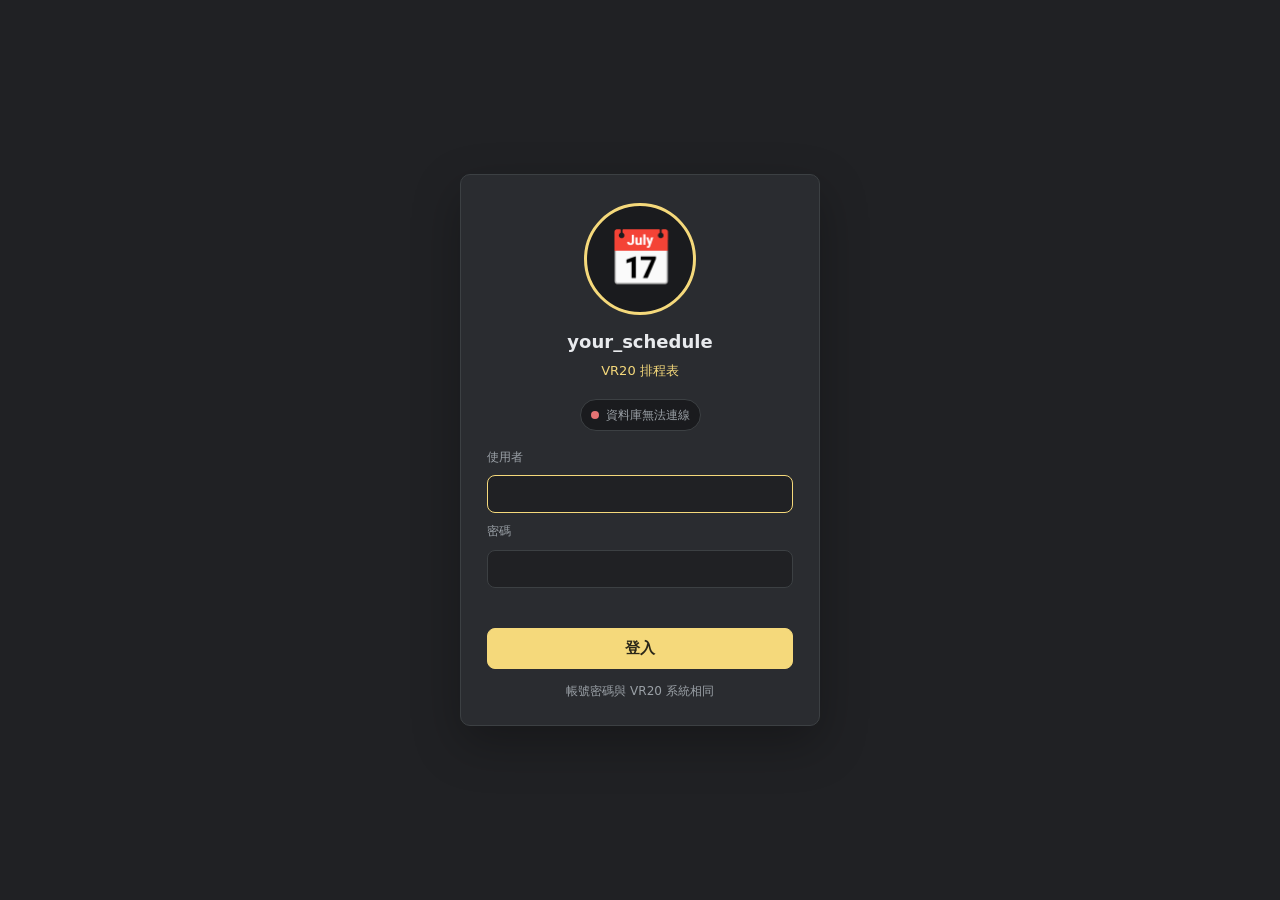
==== static/login.html @ dd56cf7e "v3.2 feat(app): 新增登入頁、排程表清單並讓甘特頁接上資料庫 - 登入頁仿 fellami-client，以 vr20_data.db accounts 唯讀驗證（accounts.py" ====
<!doctype html>
<html lang="zh-Hant">
<head>
  <meta charset="utf-8">
  <meta name="viewport" content="width=device-width, initial-scale=1">
  <title>your_schedule 登入</title>
  <link rel="stylesheet" href="login.css">
</head>
<body>
  <!-- 版面仿 fellami-client 的登入卡片 -->
  <section class="login-screen" aria-labelledby="loginTitle">
    <div class="login-panel">
      <div class="login-avatar" aria-hidden="true">📅</div>
      <div class="login-title" id="loginTitle">your_schedule</div>
      <div class="login-subtitle">VR20 排程表</div>

      <div class="login-server-status" id="loginServerStatus"
           title="正在確認共享槽上的排程資料庫是否連得到" aria-live="polite">
        <span class="dot" id="loginServerStatusDot"></span>
        <span id="loginServerStatusText">資料庫檢查中…</span>
      </div>

      <form class="login-form" id="loginForm">
        <label for="loginUser">使用者</label>
        <input id="loginUser" type="text" required autocomplete="username">

        <label for="loginPassword">密碼</label>
        <input id="loginPassword" type="password" required autocomplete="current-password">

        <div class="login-error" id="loginError" role="alert"></div>
        <button class="login-submit" id="loginSubmit" type="submit">登入</button>
      </form>
      <div class="login-hint">帳號密碼與 VR20 系統相同</div>
    </div>
  </section>

  <script src="common.js"></script>
  <script src="login.js"></script>
</body>
</html>
---- static/login.css ----
/* 登入頁：配色與版面沿用 fellami-client（深灰底＋鵝黃強調色） */
:root {
  --bg: #202124;
  --bg-raised: #2a2c30;
  --bg-sunken: #1a1b1e;
  --border: #3c4043;
  --text: #e8eaed;
  --text-dim: #9aa0a6;
  --accent: #f5d97b;
  /* 鵝黃當背景時，上面的字要用這個深色 */
  --accent-text: #2a2719;
  --green: #6cc070;
  --red: #e57373;
}

* { box-sizing: border-box; }

html, body {
  height: 100%;
  margin: 0;
}

body {
  background: var(--bg);
  color: var(--text);
  font-family: "Noto Sans TC", "Microsoft JhengHei", system-ui, sans-serif;
  font-size: 15px;
  line-height: 1.7;
}

.login-screen {
  position: fixed;
  inset: 0;
  background: var(--bg);
  display: flex;
  align-items: center;
  justify-content: center;
  padding: 24px;
}

.login-panel {
  width: 100%;
  max-width: 360px;
  background: var(--bg-raised);
  border: 1px solid var(--border);
  border-radius: 10px;
  padding: 28px 26px 24px;
  display: flex;
  flex-direction: column;
  align-items: center;
  box-shadow: 0 18px 48px rgba(0, 0, 0, .28);
}

.login-avatar {
  width: 112px;
  height: 112px;
  border-radius: 50%;
  background: var(--bg-sunken);
  border: 3px solid var(--accent);
  display: flex;
  align-items: center;
  justify-content: center;
  overflow: hidden;
  margin-bottom: 12px;
  font-size: 54px;
  line-height: 1;
}
.login-title { color: var(--text); font-size: 18px; font-weight: 700; }
.login-subtitle { color: var(--accent); font-size: 13px; margin-top: 3px; }

.login-server-status {
  display: flex;
  align-items: center;
  gap: 7px;
  margin-top: 16px;
  padding: 5px 10px;
  border: 1px solid var(--border);
  border-radius: 999px;
  background: var(--bg-sunken);
  color: var(--text-dim);
  font-size: 12px;
  white-space: nowrap;
}
.dot {
  width: 8px;
  height: 8px;
  border-radius: 50%;
  background: var(--text-dim);
}
.dot.on { background: var(--green); }
.dot.off { background: var(--red); }

.login-form {
  width: 100%;
  margin-top: 16px;
  display: flex;
  flex-direction: column;
  gap: 8px;
}
.login-form label { color: var(--text-dim); font-size: 12px; }
.login-form input {
  width: 100%;
  background: var(--bg);
  color: var(--text);
  border: 1px solid var(--border);
  border-radius: 8px;
  padding: 10px 12px;
  font-family: inherit;
  font-size: 14px;
}
.login-form input:focus { outline: none; border-color: var(--accent); }
.login-error {
  min-height: 18px;
  color: var(--red);
  font-size: 12px;
  margin-top: 2px;
}
.login-submit {
  width: 100%;
  background: var(--accent);
  color: var(--accent-text);
  border: 1px solid var(--accent);
  border-radius: 8px;
  padding: 10px 14px;
  cursor: pointer;
  font-family: inherit;
  font-size: 15px;
  font-weight: 700;
  margin-top: 4px;
}
.login-submit:hover:not(:disabled) { background: #ecc94b; }
.login-submit:disabled { opacity: .5; cursor: not-allowed; }
.login-hint { margin-top: 12px; color: var(--text-dim); font-size: 12px; }
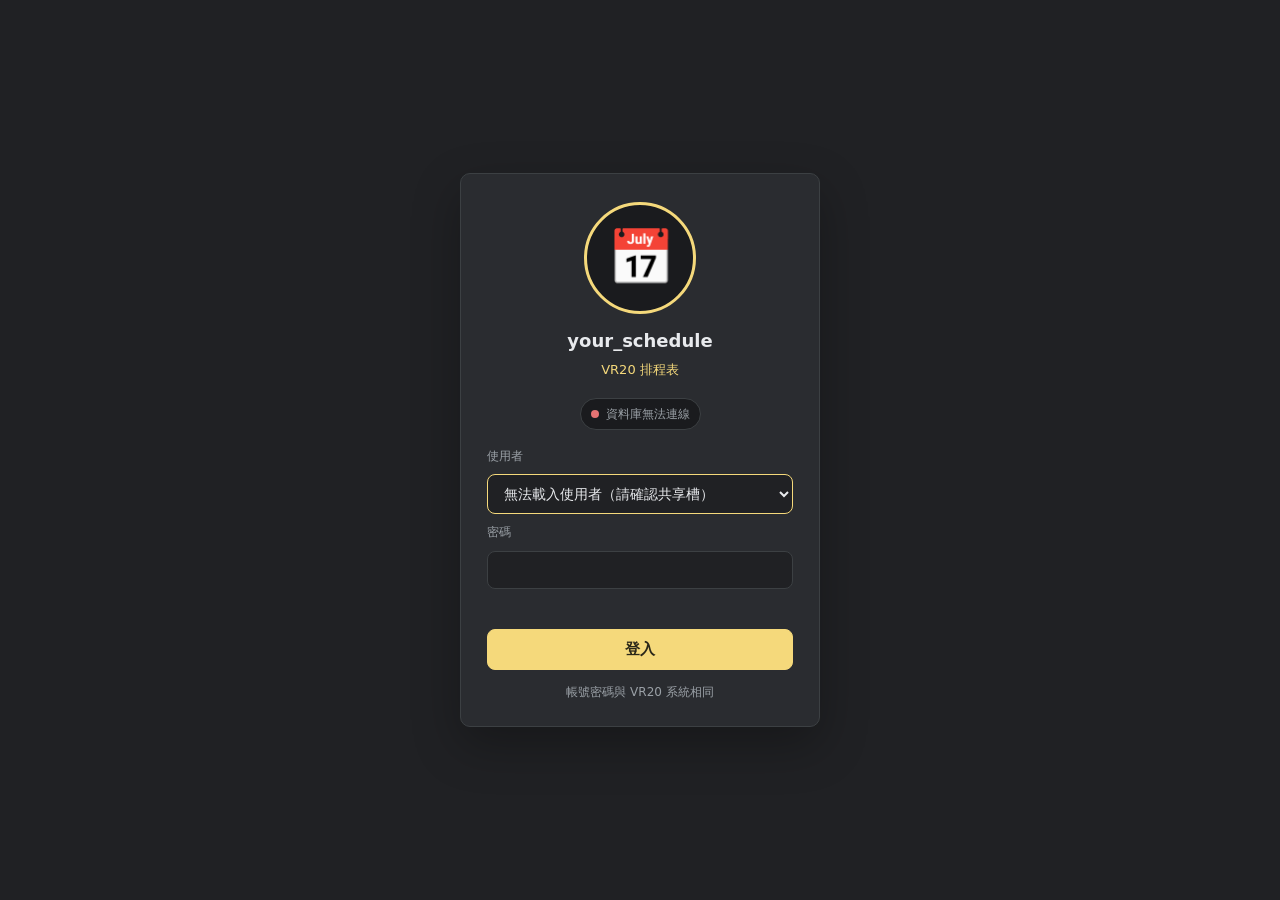
==== commit 99e06cb4: "v3.6 feat(login): 使用者改為 accounts.user 下拉選單 - 新增 GET /api/auth/users：回傳 vr20_data.db accounts 的帳號清單（不" ====
--- a/static/login.html
+++ b/static/login.html
@@ -10,7 +10,12 @@
   <!-- 版面仿 fellami-client 的登入卡片 -->
   <section class="login-screen" aria-labelledby="loginTitle">
     <div class="login-panel">
-      <div class="login-avatar" aria-hidden="true">📅</div>
+      <!-- LEVELOO 頭像（同 Callami 辦事處的 100x100 像素圖）；輸入帳號時從底部彈出，顏色為該帳號專屬色。
+           讀不到像素時留 📅 -->
+      <div class="login-avatar" id="loginAvatar" aria-hidden="true">
+        <span class="avatar-fallback" id="avatarFallback">📅</span>
+        <canvas id="levelooCanvas" width="100" height="100" hidden></canvas>
+      </div>
       <div class="login-title" id="loginTitle">your_schedule</div>
       <div class="login-subtitle">VR20 排程表</div>
 
@@ -22,7 +27,10 @@
 
       <form class="login-form" id="loginForm">
         <label for="loginUser">使用者</label>
-        <input id="loginUser" type="text" required autocomplete="username">
+        <!-- 選項來自 vr20_data.db 的 accounts.user（/api/auth/users） -->
+        <select id="loginUser" required autocomplete="username">
+          <option value="">載入使用者中…</option>
+        </select>
 
         <label for="loginPassword">密碼</label>
         <input id="loginPassword" type="password" required autocomplete="current-password">
@@ -35,6 +43,7 @@
   </section>
 
   <script src="common.js"></script>
+  <script src="leveloo.js"></script>
   <script src="login.js"></script>
 </body>
 </html>
--- a/static/login.css
+++ b/static/login.css
@@ -64,7 +64,21 @@
   margin-bottom: 12px;
   font-size: 54px;
   line-height: 1;
+  position: relative;
 }
+
+/* 有 LEVELOO 時框底改成辦事處的霧灰，小精靈站在框底 */
+.login-avatar.has-leveloo { background: #e1e3e0; }
+.login-avatar.has-leveloo .avatar-fallback { display: none; }
+
+#levelooCanvas {
+  position: absolute;
+  inset: 0;
+  width: 100%;
+  height: 100%;
+  image-rendering: pixelated;
+}
+/* 動畫在 leveloo.js 逐格重畫（脖子伸縮），canvas 本身不移動，脖子才不會和框底斷開 */
 .login-title { color: var(--text); font-size: 18px; font-weight: 700; }
 .login-subtitle { color: var(--accent); font-size: 13px; margin-top: 3px; }
 
@@ -98,6 +112,7 @@
   gap: 8px;
 }
 .login-form label { color: var(--text-dim); font-size: 12px; }
+.login-form select,
 .login-form input {
   width: 100%;
   background: var(--bg);
@@ -108,7 +123,10 @@
   font-family: inherit;
   font-size: 14px;
 }
+.login-form select:focus,
 .login-form input:focus { outline: none; border-color: var(--accent); }
+.login-form select { cursor: pointer; }
+.login-form select option { background: var(--bg-raised); color: var(--text); }
 .login-error {
   min-height: 18px;
   color: var(--red);
